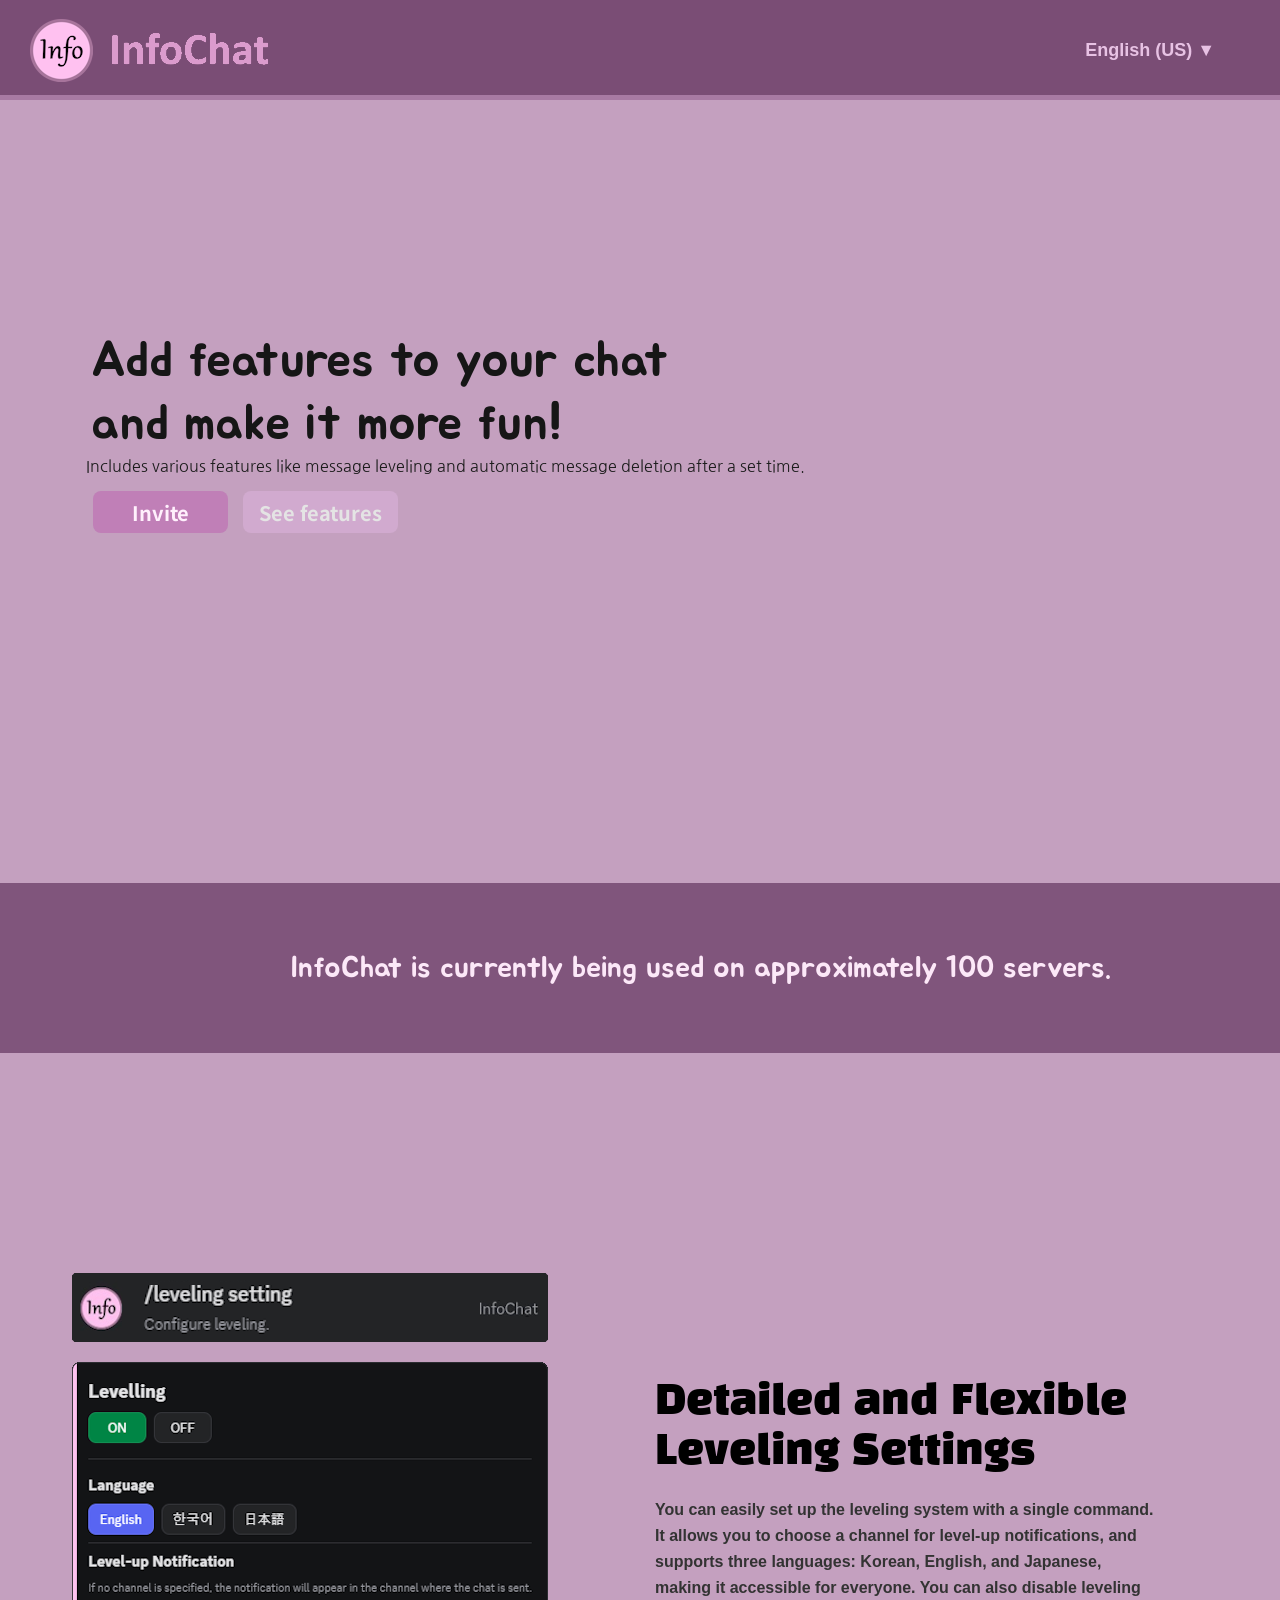
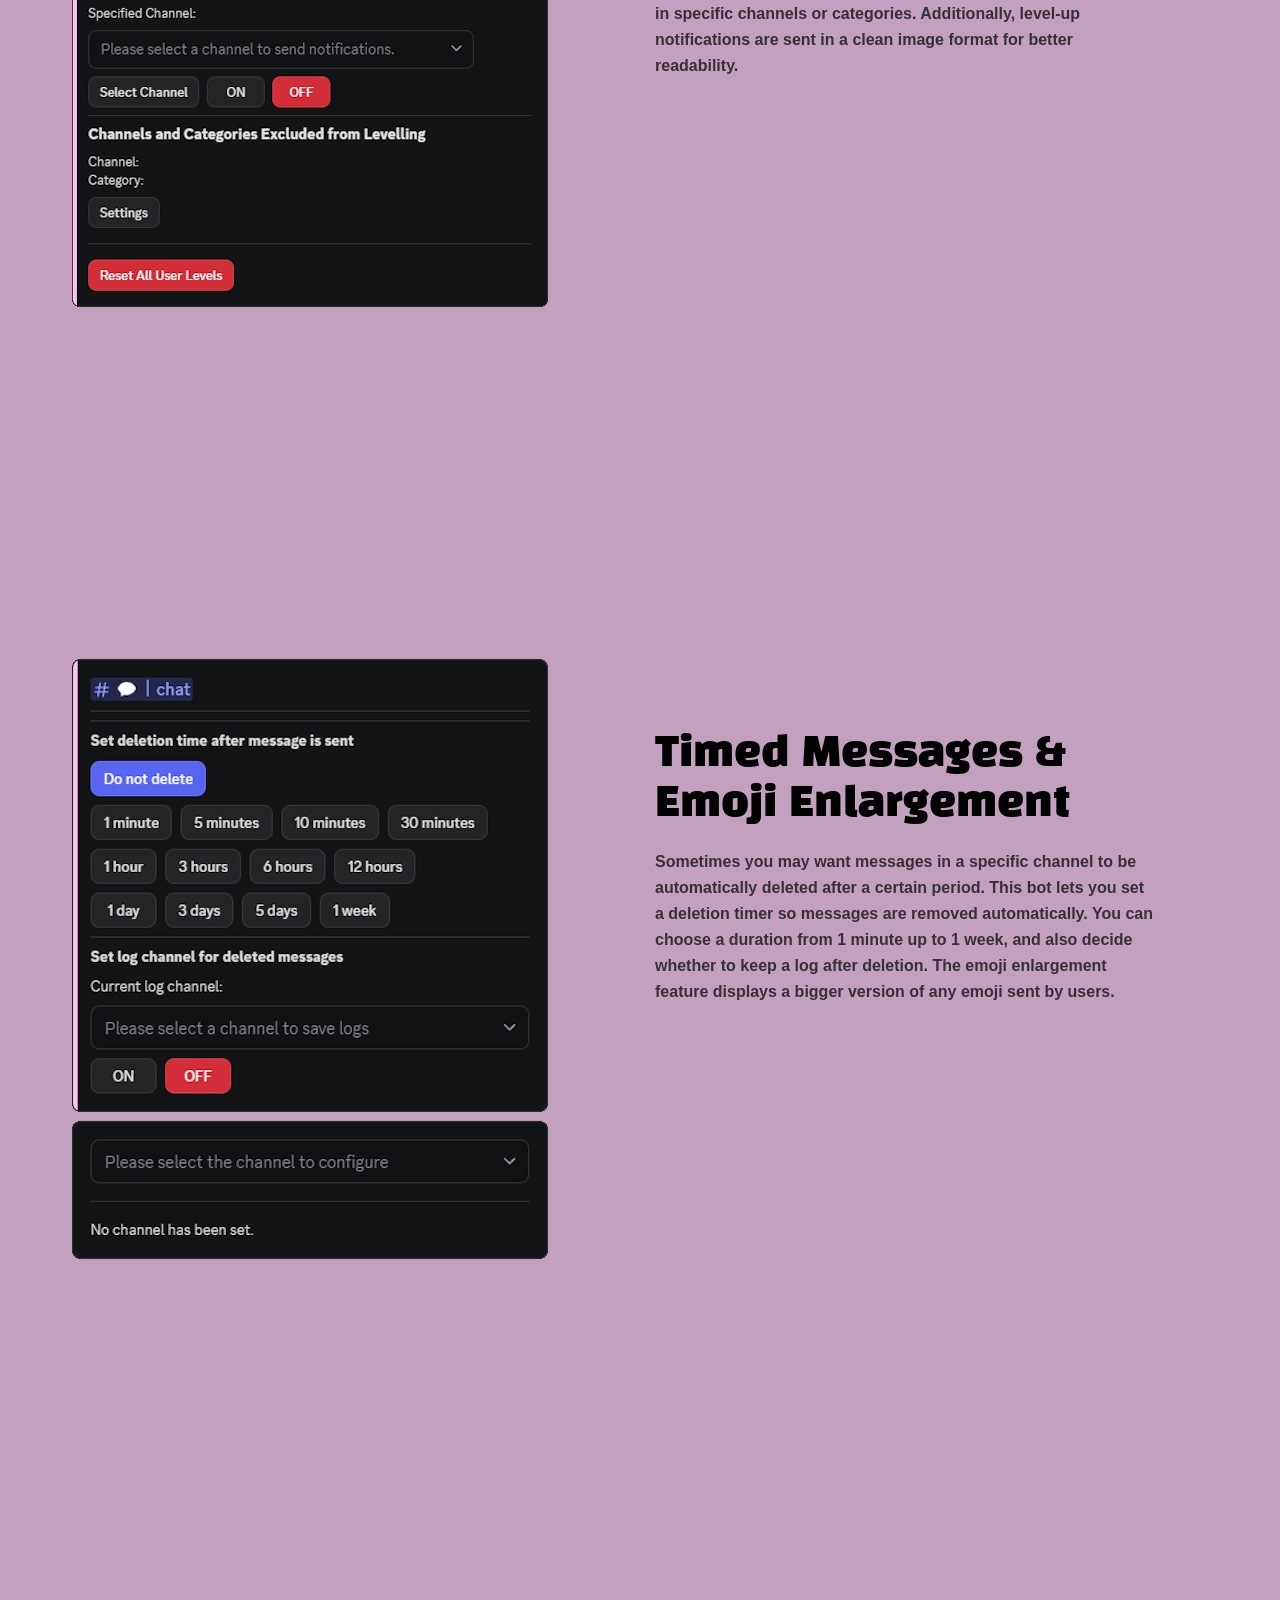
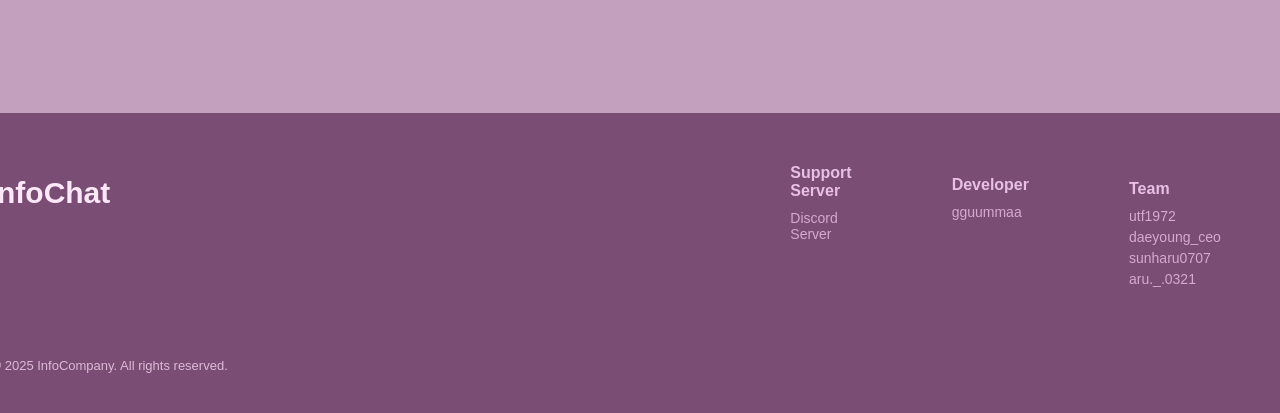
==== en/index.html @ 3bc856ac "Add files via upload" ====
<!DOCTYPE html>
<html lang="en">
<head>
    <meta charset="UTF-8">
    <meta name="viewport" content="width=device-width, initial-scale=1.0">
    <title>InfoChats</title>
    <link rel="icon" href="../icon.png" type="image/png" />

    <meta property="og:title" content="InfoChat" />
    <meta property="og:description" content="Official website of InfoChat" />
    <meta property="og:image" content="https://cdn.discordapp.com/attachments/1401185117086552175/1500453326398165162/icon.png?ex=69f87d8e&is=69f72c0e&hm=3fc65f3de4abd5cefad7d692ef3259497f10717d969beab08c0e3c2d3e78f82c&" />
    <meta property="og:url" content="https://chat.infobot.uk/" />
    <meta property="og:type" content="website" />

    <link rel="stylesheet" href="index.css" />

    <link rel="preconnect" href="https://fonts.googleapis.com">
    <link rel="preconnect" href="https://fonts.gstatic.com" crossorigin>
    <link href="https://fonts.googleapis.com/css2?family=Black+Han+Sans&family=Jua&family=Nanum+Gothic&family=Noto+Sans+KR:wght@100..900&display=swap" rel="stylesheet">
</head>
<body>
    
    <div class="top-bar">

        <img src="../InfoChat.png" class="top-icon">

        <div class="right-menu">
            <div class="language-selector">
                <span class="top-language-text" onclick="toggleLanguageMenu()" id="currentLang">English (US) ▼</span>
                <div id="language-menu" class="language-menu">
                    <div class="language-option" onclick="changeLanguage('en')">English (US)</div>
                    <div class="language-option" onclick="changeLanguage('ko')">한국어</div>
                    <div class="language-option" onclick="changeLanguage('ja')">日本語</div>
                </div>
            </div>
        </div>


        <div class="top-bar-2"></div>

    </div>

    <div class="main-div">
        <p class="main-text" id="mainText">Add features to your chat<br>and make it more fun!</p>
        <p class="main-text-2" id="mainText2">Includes various features like message leveling and automatic message deletion after a set time.</p>
        <a href="https://discord.com/oauth2/authorize?client_id=1337140648805007491" target="_blank" rel="noopener noreferrer" class="main-button-add-a">
            <button class="main-button-add" id="btnInvite">Invite</button>
        </a>
        <button class="main-button-help" onclick="scrollToServer()" id="btnFeatures">See features</button>
    </div>

    <div class="server-bar">
        <p class="server-bar-text" id="serverCount">InfoChat is currently used on 100 servers</p>
    </div>

    <div id="server-section" class="help-bar">
        <img src="설정 명령어.png" class="help-image-1">
        <img src="명령어 1.png" class="help-image-2">
        <div class="help-text-wrap-1">
            <P class="help-text-1" id="feature1Title">Fine-tune settings with a single command</P>
            <p class="help-text-2" id="feature1Desc">When you have to set up multiple commands one by one, it can be overwhelming to know where to start. This logging bot lets you configure log channels easily with just a single command. You can create multiple log channels tailored to your server, and it supports 3 languages — Korean, English, and Japanese — so everyone can use it comfortably. There may be times when you don't want logs to appear in certain channels or categories, right? In that case, you can exclude specific channels and categories to log only what you want, neatly and efficiently. It records all kinds of server events, including message deletions and edits, role assignments, bans, and timeouts. Reduce complicated settings, and manage only the logs that are essential for your server easily and conveniently.</p>
        </div>

        
        <img src="명령어 2.png" class="help-image-3">
        <div class="help-text-wrap-2">
            <p class="help-text-3" id="feature2Title">Detailed log recording</p>
            <p class="help-text-4" id="feature2Desc">There must have been times when you checked a message deletion log and felt frustrated because you couldn't tell when it was deleted. InfoLogs reduces that inconvenience by recording the message's creation time as well, so you can see at a glance exactly when it was deleted. Message edit logs don't just end with 'edited.' It records a link to the message so you can immediately see what was edited. InfoLogs doesn't stop at message deletions and edits. It logs all essential server events, including bans, kicks, timeouts, invite link creations, and nickname changes, leaving no event unrecorded.</p>
        </div>
    </div>


    <div class="down-bar">
        <p class="down-InfoLogs">InfoChat</p>


        <div class="down-text-1-div">
            <p class="down-text-1" id="support-server">Support Server</p>
            <div class="down-text-2-div">
                <a href="https://discord.gg/64q43VEVtn" class="down-text-2-a" target="_blank" rel="noopener noreferrer">
                    <p class="down-text-2" id="discord-server">Discord Server</p>
                </a>
            </div>
        </div>

        <div class="down-text-3-div">
            <p class="down-text-3" id="footerDev">Developer</p>
            <div class="down-text-4-div">
                <p class="down-text-4">gguummaa</p>
            </div>
        </div>

        <div class="down-text-3-1-div">
            <p class="down-text-5" id="footerTeam">Team</p>
            <div class="down-text-6-div">
                <p class="down-text-6">utf1972</p>
                <p class="down-text-6">daeyoung_ceo</p>
                <p class="down-text-6">sunharu0707</p>
                <p class="down-text-6">aru._.0321</p>
            </div>
        </div>

        <div class="down-text-7-div">
            <p class="down-text-7" id="footerPolicy">Policies & Terms</p>
            <div class="down-text-8-div">
                <a href="privacy-policy/" class="down-text-8-a">
                    <p class="down-text-8" id="footerPrivacy">Privacy Policy</p>
                </a>
                <a href="terms-of-service/" class="down-text-8-a">
                    <p class="down-text-8" id="footerTerms">Terms of Service</p>
                </a>
            </div>
        </div>
        <div class="down-text-9-div">
            <p class="down-text-9">Copyright © 2025 InfoCompany. All rights reserved.</p>
        </div>
    </div>




    <script src="../index.js"></script>
</body>
</html>
---- en/index.css ----
* {
  margin: 0;
  padding: 0;
  box-sizing: border-box;
  font-family: 'Inter', sans-serif;
  -webkit-user-select: none;
  -moz-user-select: none;
  -ms-user-select: none;     /* IE/Edge */
  user-select: none; 

}


body {
    min-width: 1400px;
    background-color: #c4a0bf;
    
}

.top-bar {
    background-color: #7a4d75;
    width: 100%;
    height: 100px;

    display: flex;
    align-items: center;
    
    position: fixed;
    top: 0;
    left: 0;
    z-index: 1000;
    
}



.top-icon {
    cursor: pointer;
    margin-left: 30px;
}


.right-menu {
    margin-left: auto;
    display: flex;
    align-items: center;
    gap: 20px;
    margin-right: 65px;
}

.language-selector {
    position: relative;
}

.top-language-text {
    font-size: 18px;
    font-weight: bold;
    cursor: pointer;
    color: #e8c2e4;
    user-select: none;
}

.language-menu {
    display: none;
    position: absolute;
    top: 30px;
    right: 0;
    background-color: #9e6e99;
    border-radius: 8px;
    min-width: 150px;
    box-shadow: 0 4px 12px rgba(0, 0, 0, 0.2);
    overflow: hidden;
    z-index: 1001;
}

.language-option {
    padding: 12px 16px;
    color: #f7e0f5;
    cursor: pointer;
    font-size: 16px;
    transition: background-color 0.2s;
}

.language-option:hover {
    background-color: #b07dab;
}

.language-option:active {
    background-color: #ba88b5;
}

.top-language-text:hover {
    color: #d4aecf;
}

.top-language-text:active {
    color: #c49ebf;
}


.top-login {
    width: 115px;
    height: 35px;
    background-color: #ffd6f5;
    border-radius: 10px;
    cursor: pointer;
}

.top-login:hover {
    background-color: #f5c8eb;
}

.top-login:active {
    background-color: #eab8e0;
}


.top-bar-2 {
    position: absolute;
    bottom: 0;
    left: 0;
    height: 5px;
    width: 100%;
    background-color: #a87aa3;
}




.main-text {
    display: flex;
    justify-content: center;
    font-size: 50px;

    font-family: "Jua", sans-serif;
    margin-right: 640px;
    margin-top: 330px;
    color: #161616;
}

.main-text-2 {
    display: flex;
    justify-content: center;
    margin-right: 510px;
    color: rgb(29, 29, 29);
    font-family: "Nanum Gothic", sans-serif;
}



.main-button-add-a {
    text-decoration: none;
    display: block;
    margin: 0 auto;
    width: 135px;
    transform: translateX(-540px);
    margin-top: 15px;
}

.main-button-add {
    cursor: pointer;
    width: 100%;
    height: 42px;
    font-size: 20px;
    font-family: "Noto Sans KR", sans-serif;
    font-weight: bold;
    border-radius: 8px;
    border: none;
    background-color: #c07fb7;
    color: #fff0fc;
}

.main-button-add:hover {
    background-color: #b67eae;
    color: #ffe8fa;
}

.main-button-add:active {
    background-color: #b686b1;
    color: #f7ddf1;
}


.main-button-help {
    display: block;
    margin: 0 auto;
    cursor: pointer;
    width: 155px;
    height: 42px;
    transform: translateX(-380px);
    margin-top: -42px;
    font-size: 20px;
    font-family: "Noto Sans KR", sans-serif;
    font-weight: bold;
    border-radius: 8px;
    border: none;
    background-color: #d1aacf;
    color: rgb(228, 228, 228);
}

.main-button-help:hover {
    background-color: #ceabcc;
    color: rgb(209, 209, 209);
}

.main-button-help:active {
    background-color: #cfb6ce;
    color: rgb(204, 204, 204);
}


.server-bar {
    background-color: #80557c;
    width: 100%;
    height: 170px;
    margin-top: 350px;

    display: flex;
    justify-content: center;
    align-items: center;
}

.server-bar-text {
    color: #fce8f8;
    font-size: 30px;
    font-family: "Jua", sans-serif;
}



.help-bar {
    background-color: #c4a0bf;
    width: 100%;
    height: 1670px;
    margin-top: 370px;
    
}

.help-image-1 {
    display: block;
    margin: 0 auto;
    transform: translateX(-390px);
    margin-top: -150px;
}

.help-image-2 {
    display: block;
    margin: 0 auto;
    transform: translateX(-390px);
    margin-top: 20px;
}

.help-text-wrap-1 {
    max-width: 500px;
    display: block;
    margin: 0 auto;
    transform: translateX(205px);
    margin-top: -530px;
}

.help-text-1 {
    font-size: 40px;
    font-family: "Black Han Sans", sans-serif;
    margin-bottom: 20px;
}


.help-text-2 {
    font-size: 16px;
    font-weight: bold;
    line-height: 26px;
    color: #333333;
}


.help-image-3 {
    display: block;
    margin: 0 auto;
    transform: translateX(-390px);
    margin-top: 580px;
}
.help-text-wrap-2 {
    max-width: 500px;
    display: block;
    margin: 0 auto;
    transform: translateX(205px);
    margin-top: -530px;
}

.help-text-3 {
    font-size: 40px;
    font-family: "Black Han Sans", sans-serif;
    margin-bottom: 20px;
}

.help-text-4 {
    font-size: 16px;
    font-weight: bold;
    line-height: 26px;
    color: #333333;
}




.down-bar {
    background-color: #7a4d75;
    width: 100%;
    height: 300px;

    margin-top: 370px;

    display: flex;
    justify-content: center;
    align-items: center;

    position: relative;
}

.down-InfoLogs {
    font-size: 30px;
    font-weight: bold;
    margin-right: 680px;
    margin-top: -140px;
    color: #fce8f8;
}




.down-text-1-div {
    margin-top: -120px;
    margin-right: 100px;
}

.down-text-1 {
    font-size: 16px;
    font-weight: 600;
    color: #e8c0e4;
}


.down-text-2-div {
    margin-top: 10px;
}

.down-text-2-a {
    text-decoration: none;
}

.down-text-2 {
    font-size: 14px;
    font-weight: 400;
    cursor: pointer;
    margin-top: 5px;
    color: #d4aacf;
}

.down-text-2:hover {
    color: #c49abf;
}

.down-text-2:active {
    color: #b48aaf;
}



.down-text-3-div {
    margin-top: -130px;
    margin-right: 100px;
}

.down-text-3-1-div {
    margin-top: -90px;
    margin-right: 100px;
}

.down-text-3 {
    font-size: 16px;
    font-weight: 600;
    color: #e8c0e4;
}


.down-text-4-div {
    margin-top: 10px;
}

.down-text-4 {
    font-size: 14px;
    font-weight: 400;
    margin-top: 5px;
    color: #d4aacf;
}




.down-text-5 {
    margin-top: 30px;
    font-size: 16px;
    font-weight: 600;
    color: #e8c0e4;
}


.down-text-6-div {
    margin-top: 10px;
}

.down-text-6 {
    font-size: 14px;
    font-weight: 400;
    margin-top: 5px;
    color: #d4aacf;
}


.down-text-7-div {
    margin-top: -100px;
    margin-right: 30px;
}

.down-text-7 {
    font-size: 16px;
    font-weight: 600;
    color: #e8c0e4;
}


.down-text-8-div {
    margin-top: 10px;
}

.down-text-8-a {
    text-decoration: none;
}

.down-text-8 {
    font-size: 14px;
    font-weight: 400;
    cursor: pointer;
    margin-top: 5px;
    color: #d4aacf;
}

.down-text-8:hover {
    color: #c49abf;
}

.down-text-8:active {
    color: #b48aaf;
}


.down-text-9-div {
    position: absolute;
    bottom: 40px;
    left: 50%;
    transform: translateX(-50%);
    margin-left: -620px;
}

.down-text-9 {
    font-size: 13px;
    color: #ddbad8;
}

.down-text-9-a {
    text-decoration: none;
}
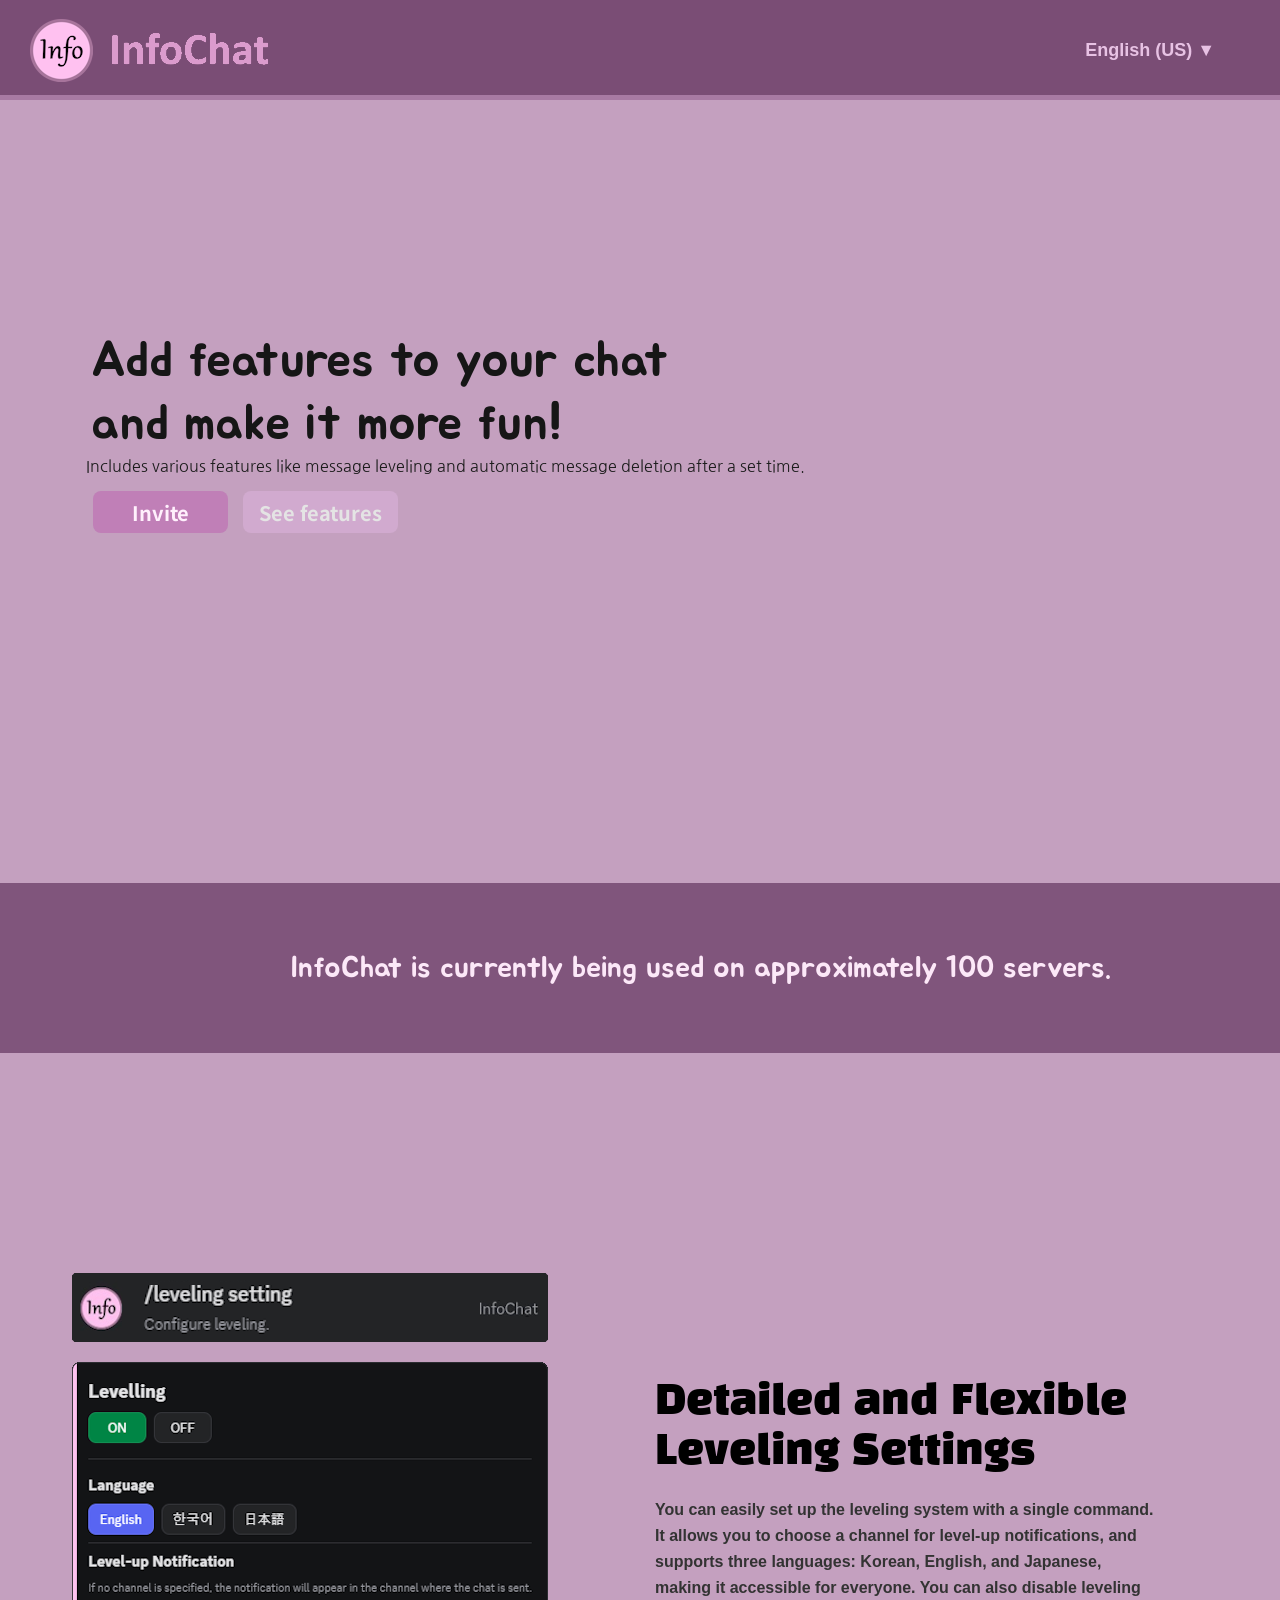
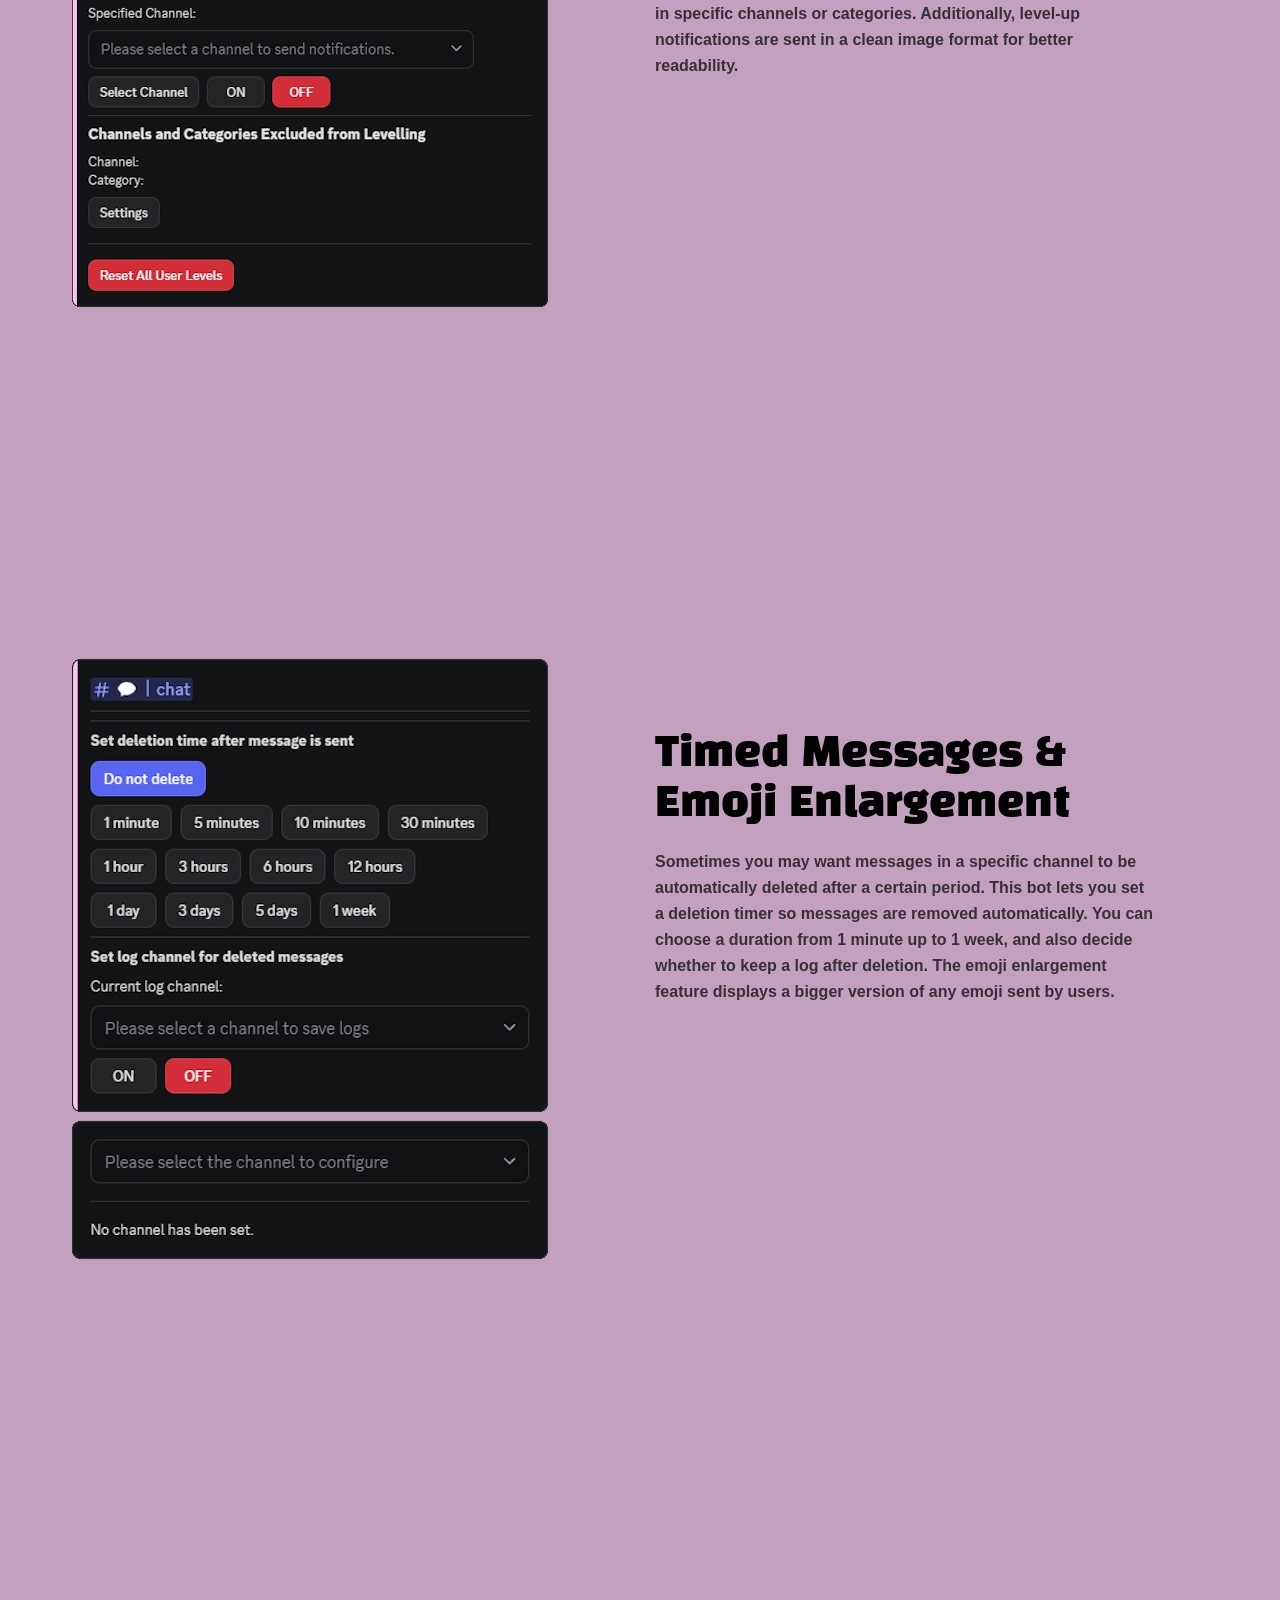
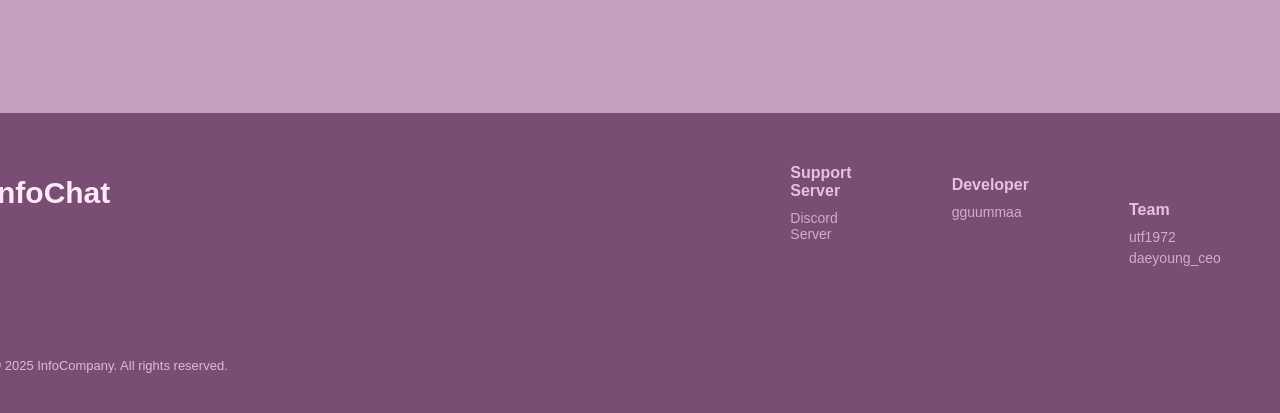
==== commit 3b97ca14: "Update index.html" ====
--- a/en/index.html
+++ b/en/index.html
@@ -77,7 +77,7 @@
         <div class="down-text-1-div">
             <p class="down-text-1" id="support-server">Support Server</p>
             <div class="down-text-2-div">
-                <a href="https://discord.gg/64q43VEVtn" class="down-text-2-a" target="_blank" rel="noopener noreferrer">
+                <a href="https://discord.gg/KSwrU23gZ7" class="down-text-2-a" target="_blank" rel="noopener noreferrer">
                     <p class="down-text-2" id="discord-server">Discord Server</p>
                 </a>
             </div>
@@ -95,8 +95,6 @@
             <div class="down-text-6-div">
                 <p class="down-text-6">utf1972</p>
                 <p class="down-text-6">daeyoung_ceo</p>
-                <p class="down-text-6">sunharu0707</p>
-                <p class="down-text-6">aru._.0321</p>
             </div>
         </div>
 
